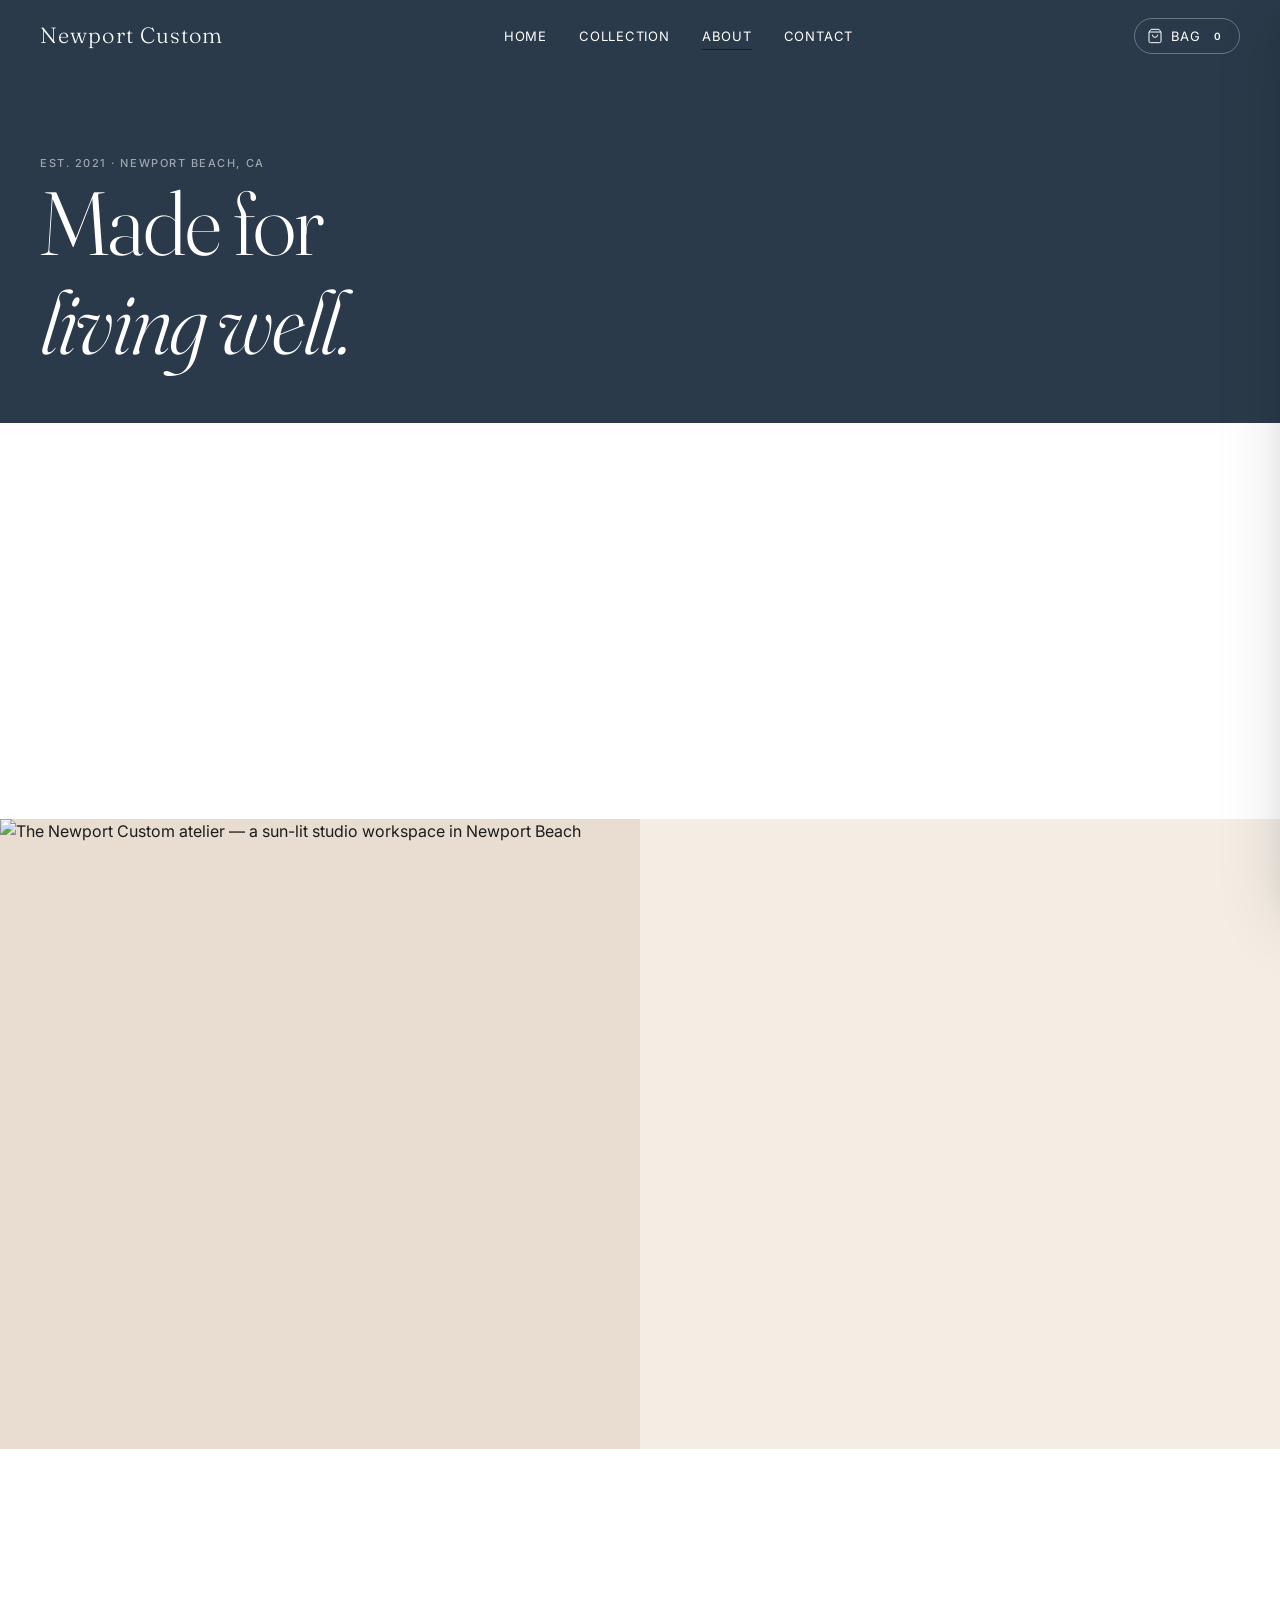
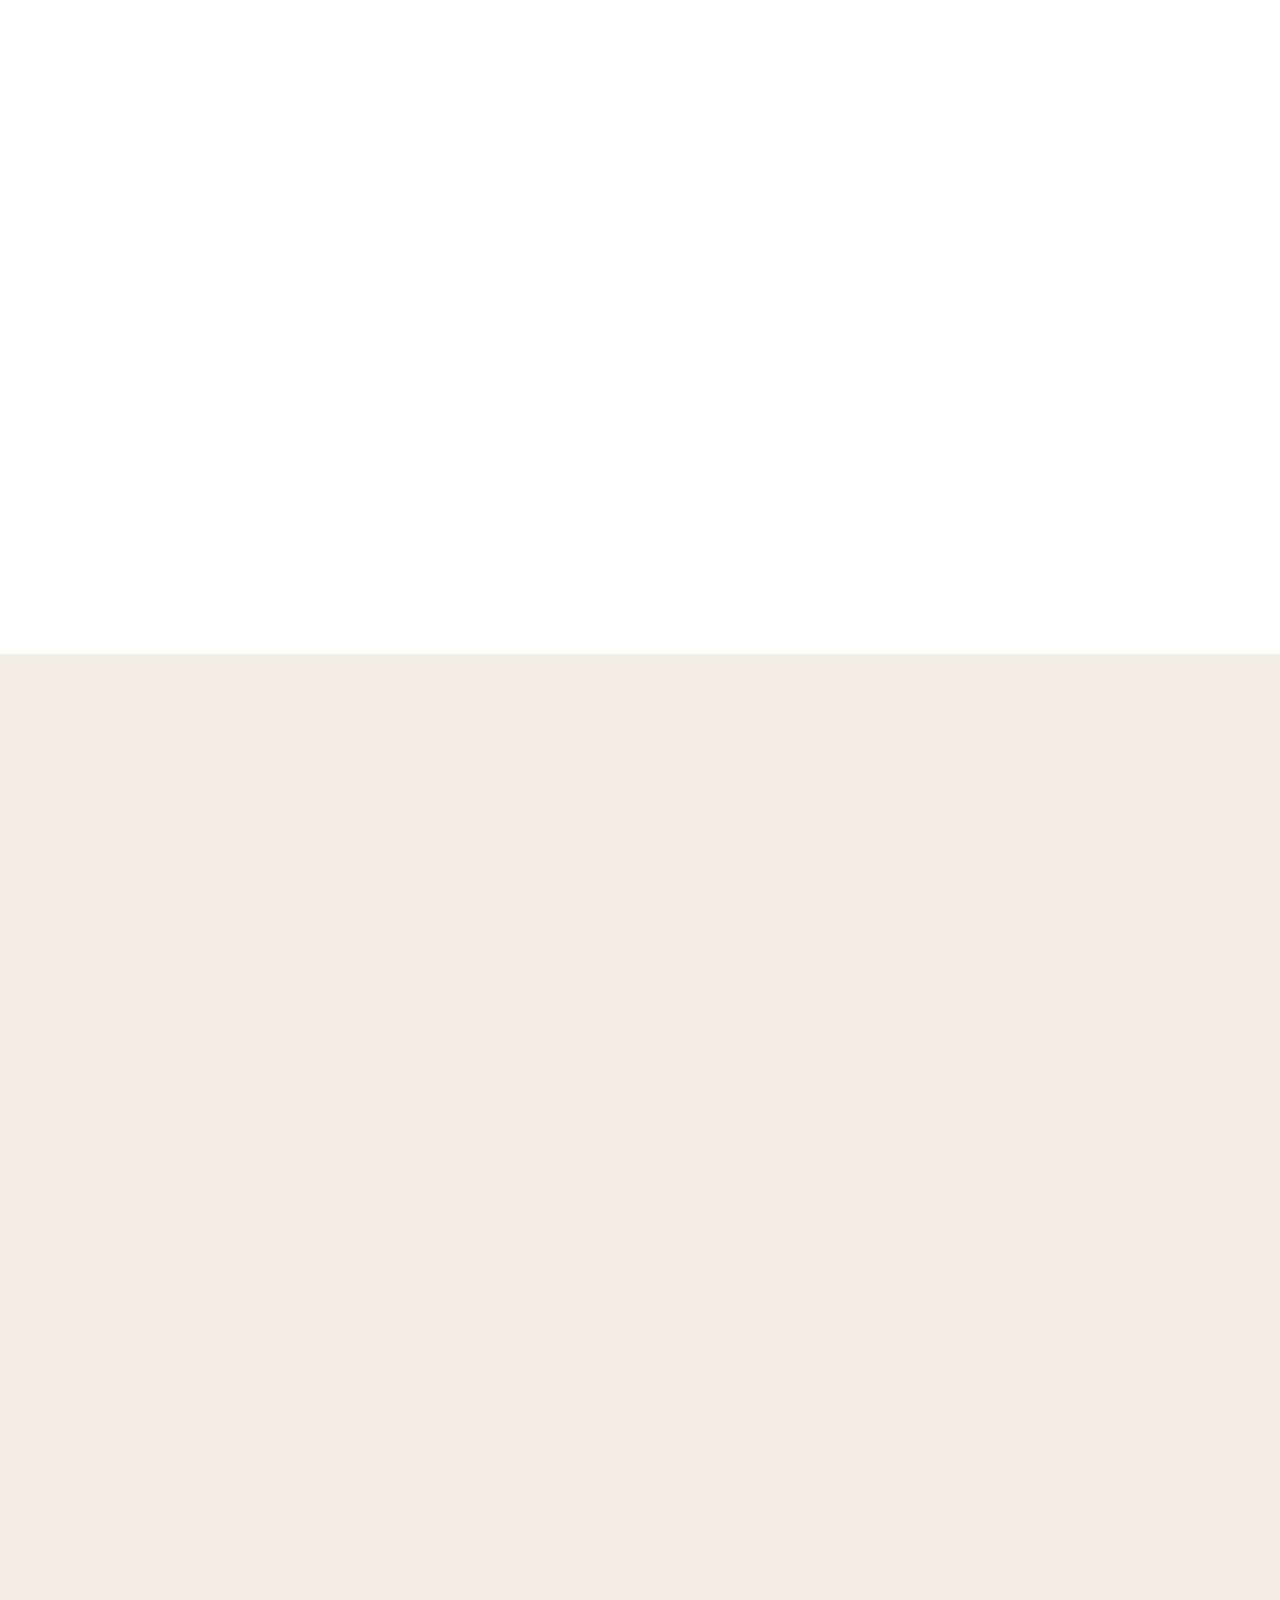
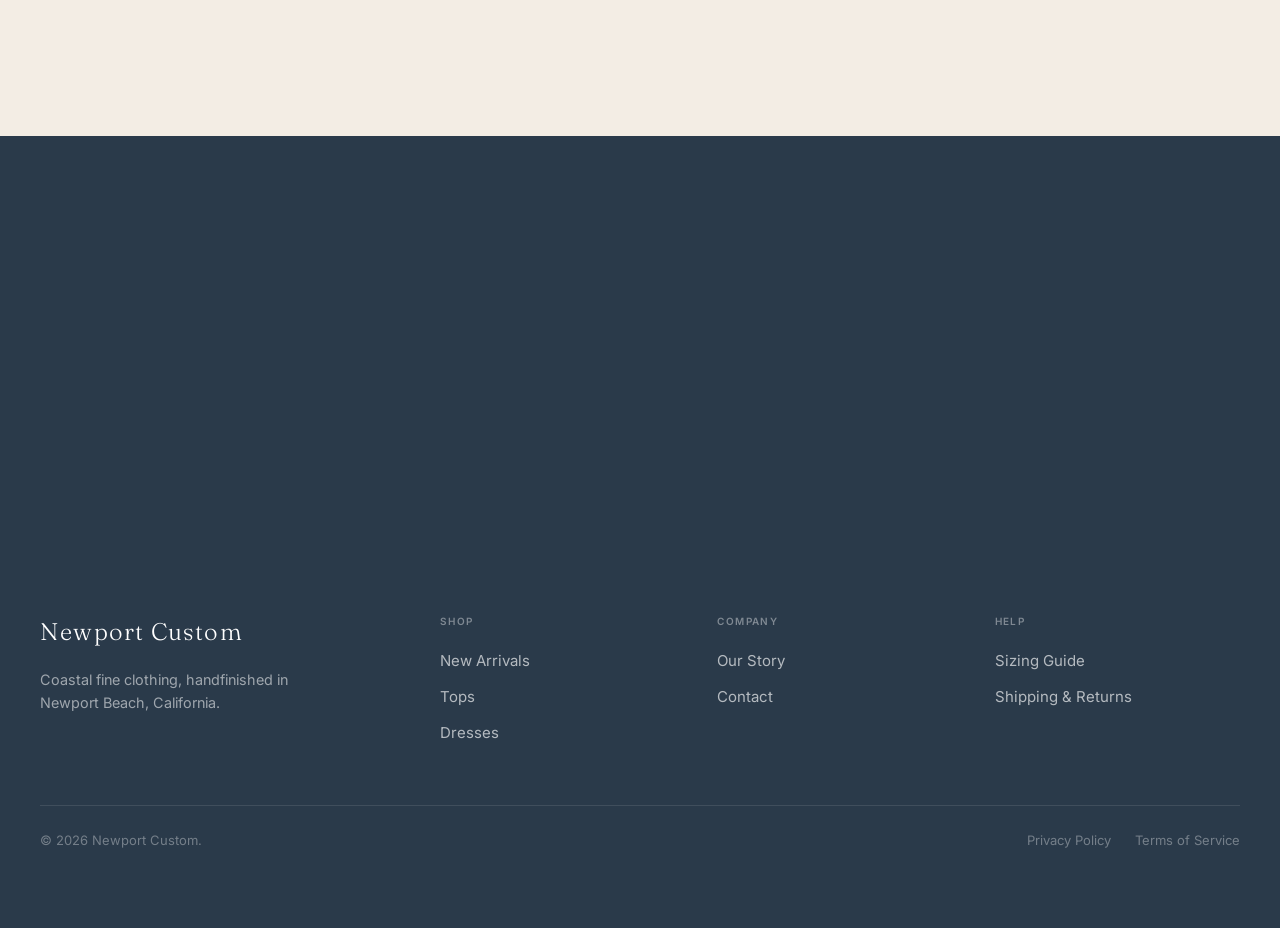
==== about.html @ 0f7af801 "Scaffold full Newport Custom fashion e-commerce site - index.html: Home page with hero (parallax bg)" ====
<!DOCTYPE html>
<html lang="en" class="lenis">
<head>
  <meta charset="UTF-8" />
  <meta name="viewport" content="width=device-width, initial-scale=1.0" />
  <title>Our Story — Newport Custom</title>
  <meta name="description" content="The Newport Custom story — how a love of coastal living became a clothing brand committed to natural fibres, transparent sourcing, and handcrafted quality." />

  <meta property="og:type"        content="website" />
  <meta property="og:title"       content="Our Story — Newport Custom" />
  <meta property="og:description" content="A clothing brand born from a love of the California coast and a commitment to quality that lasts." />
  <meta property="og:image"       content="/images/og-about.webp" />
  <meta property="og:url"         content="https://newportcustom.com/about.html" />
  <meta name="twitter:card"       content="summary_large_image" />

  <link rel="canonical" href="https://newportcustom.com/about.html" />
  <link rel="preconnect" href="https://fonts.googleapis.com" />
  <link rel="preconnect" href="https://fonts.gstatic.com" crossorigin />
  <link href="https://fonts.googleapis.com/css2?family=Fraunces:ital,opsz,wght@0,9..144,200;0,9..144,300;0,9..144,400;1,9..144,200;1,9..144,300&family=Inter:wght@300;400;500&display=swap" rel="stylesheet" />
  <link rel="stylesheet" href="css/styles.css" />
  <link rel="icon" href="images/favicon.svg" type="image/svg+xml" />

  <style>
    .about-hero {
      padding-top: calc(var(--nav-height) + clamp(3rem, 6vw, 5rem));
      padding-bottom: clamp(2rem, 4vw, 3.5rem);
      background: var(--c-navy);
      color: var(--c-white);
    }
    .about-hero .label { color: rgba(255,255,255,0.55); margin-bottom: var(--space-5); }
    .about-hero h1 { color: var(--c-white); font-size: clamp(3rem, 7vw, 6rem); }

    .about-lead {
      padding-block: clamp(4rem, 8vw, 7rem);
    }
    .about-lead p {
      font-family: var(--font-serif);
      font-size: clamp(1.25rem, 2.5vw, 2rem);
      font-weight: 300;
      line-height: 1.5;
      color: var(--c-text);
      max-width: 28ch;
    }

    .values-grid {
      display: grid;
      grid-template-columns: repeat(auto-fit, minmax(220px, 1fr));
      gap: var(--space-10) var(--space-8);
      padding-block: clamp(4rem, 8vw, 6rem);
    }
    .value-item h3 {
      font-size: 1.25rem;
      font-weight: 300;
      margin-bottom: var(--space-3);
    }
    .value-item p {
      font-size: 0.9375rem;
      line-height: 1.7;
    }
    .value-num {
      font-family: var(--font-serif);
      font-size: 3rem;
      font-weight: 200;
      color: var(--c-sand-dark);
      margin-bottom: var(--space-4);
      display: block;
    }

    .team-grid {
      display: grid;
      grid-template-columns: repeat(auto-fit, minmax(240px, 1fr));
      gap: var(--space-10);
      padding-block: clamp(3rem, 6vw, 5rem);
    }
    .team-member__img {
      aspect-ratio: 3/4;
      object-fit: cover;
      border-radius: 3px;
      background: var(--c-sand);
      margin-bottom: var(--space-4);
      width: 100%;
    }
    .team-member__name {
      font-family: var(--font-serif);
      font-size: 1.25rem;
      font-weight: 300;
      margin-bottom: var(--space-1);
    }
    .team-member__role {
      font-size: 0.8125rem;
      letter-spacing: 0.08em;
      text-transform: uppercase;
      color: var(--c-text-muted);
    }
  </style>
</head>
<body>

  <!-- NAVIGATION -->
  <header role="banner">
    <nav class="nav" id="nav" aria-label="Main navigation">
      <div class="container">
        <div class="nav__inner">
          <a href="index.html" class="nav__logo" style="color:var(--c-white)" aria-label="Newport Custom — Home">Newport Custom</a>
          <ul class="nav__links" role="list">
            <li><a href="index.html"    class="nav__link" style="color:var(--c-white)">Home</a></li>
            <li><a href="products.html" class="nav__link" style="color:var(--c-white)">Collection</a></li>
            <li><a href="about.html"    class="nav__link active" style="color:var(--c-white)" aria-current="page">About</a></li>
            <li><a href="contact.html"  class="nav__link" style="color:var(--c-white)">Contact</a></li>
          </ul>
          <div class="nav__actions">
            <button class="nav__cart-btn" id="cart-toggle" aria-label="Open cart, 0 items" aria-expanded="false" aria-controls="cart-drawer" style="color:var(--c-white);border-color:rgba(255,255,255,0.3)">
              <svg width="16" height="16" viewBox="0 0 24 24" fill="none" stroke="currentColor" stroke-width="1.5" aria-hidden="true">
                <path d="M6 2 3 6v14a2 2 0 0 0 2 2h14a2 2 0 0 0 2-2V6l-3-4z"/>
                <line x1="3" y1="6" x2="21" y2="6"/>
                <path d="M16 10a4 4 0 0 1-8 0"/>
              </svg>
              Bag
              <span class="nav__cart-count" id="cart-count" aria-live="polite">0</span>
            </button>
            <button class="nav__hamburger" id="hamburger" aria-label="Open menu" aria-expanded="false" aria-controls="mobile-nav">
              <span style="background:var(--c-white)"></span>
              <span style="background:var(--c-white)"></span>
              <span style="background:var(--c-white)"></span>
            </button>
          </div>
        </div>
      </div>
    </nav>
    <nav class="nav__mobile" id="mobile-nav" aria-label="Mobile navigation" aria-hidden="true">
      <a href="index.html"    class="nav__mobile-link">Home</a>
      <a href="products.html" class="nav__mobile-link">Collection</a>
      <a href="about.html"    class="nav__mobile-link">About</a>
      <a href="contact.html"  class="nav__mobile-link">Contact</a>
    </nav>
  </header>

  <main id="main-content">

    <!-- Hero -->
    <section class="about-hero" aria-label="About Newport Custom">
      <div class="container">
        <span class="label">Est. 2021 · Newport Beach, CA</span>
        <h1>Made for<br /><em>living well.</em></h1>
      </div>
    </section>

    <!-- Lead quote -->
    <section class="about-lead section--white" aria-label="Brand philosophy">
      <div class="container" data-reveal>
        <p>
          "We believe the best clothes are the ones you reach for every day —
          effortless in the morning, still beautiful at dusk."
        </p>
      </div>
    </section>

    <!-- Editorial split - Story -->
    <section class="editorial section--cream" aria-labelledby="brand-story-title">
      <div class="editorial__media">
        <img
          class="editorial__media-img"
          src="images/about-studio.webp"
          alt="The Newport Custom atelier — a sun-lit studio workspace in Newport Beach"
          loading="lazy"
        />
      </div>
      <div class="editorial__content" data-reveal>
        <span class="label">The Beginning</span>
        <h2 id="brand-story-title">Born from<br /><em>a morning walk.</em></h2>
        <p>
          Newport Custom started in 2021 with a simple frustration: why was it so
          hard to find clothes that felt as relaxed as a Saturday morning on the
          Balboa Peninsula, but looked polished enough for a client dinner?
        </p>
        <p>
          Founder Mara Ellison spent two years working with mills in Como, Brittany,
          and Osaka before producing the first twelve pieces. Everything sold out
          in three days.
        </p>
      </div>
    </section>

    <!-- Values -->
    <section class="section section--white" aria-labelledby="values-title" id="sustainability">
      <div class="container">
        <header class="section__header" data-reveal>
          <span class="label section__eyebrow">What we stand for</span>
          <h2 id="values-title">Our values</h2>
        </header>

        <div class="values-grid" data-reveal-stagger>
          <div class="value-item">
            <span class="value-num">01</span>
            <h3>Material honesty</h3>
            <p>Only natural fibres — linen, silk, cotton, and wool. Each fabric is traceable from mill to garment. We publish our supplier list annually.</p>
          </div>
          <div class="value-item">
            <span class="value-num">02</span>
            <h3>Slow production</h3>
            <p>We produce two collections per year, in limited quantities. No overstock, no clearance sales, no race to the bottom on price or quality.</p>
          </div>
          <div class="value-item">
            <span class="value-num">03</span>
            <h3>Local finishing</h3>
            <p>Every garment is hand-finished in our Newport Beach atelier — hand-stitched buttons, French seams on fine fabrics, quality checked by a person, not a machine.</p>
          </div>
          <div class="value-item">
            <span class="value-num">04</span>
            <h3>Longevity</h3>
            <p>We offer free repairs for the life of every garment. If a button falls off or a seam opens, bring it in. We'd rather fix it than have you replace it.</p>
          </div>
        </div>
      </div>
    </section>

    <!-- Team -->
    <section class="section section--cream" aria-labelledby="team-title">
      <div class="container">
        <header class="section__header section__header--centered" data-reveal>
          <span class="label section__eyebrow">The people</span>
          <h2 id="team-title">Behind the brand</h2>
        </header>

        <div class="team-grid">
          <div class="team-member" data-reveal>
            <img class="team-member__img" src="images/team-mara.webp" alt="Mara Ellison, founder of Newport Custom" loading="lazy" />
            <p class="team-member__name">Mara Ellison</p>
            <p class="team-member__role">Founder & Creative Director</p>
          </div>
          <div class="team-member" data-reveal>
            <img class="team-member__img" src="images/team-leo.webp" alt="Leo Vargas, head of production" loading="lazy" />
            <p class="team-member__name">Leo Vargas</p>
            <p class="team-member__role">Head of Production</p>
          </div>
          <div class="team-member" data-reveal>
            <img class="team-member__img" src="images/team-suki.webp" alt="Suki Tanaka, textile consultant" loading="lazy" />
            <p class="team-member__name">Suki Tanaka</p>
            <p class="team-member__role">Textile Consultant</p>
          </div>
        </div>
      </div>
    </section>

    <!-- CTA -->
    <section class="section section--navy" aria-label="Shop prompt" style="text-align:center;">
      <div class="container" data-reveal>
        <span class="label" style="color:rgba(255,255,255,0.5);margin-bottom:var(--space-5);display:block">Ready to shop?</span>
        <h2 style="color:var(--c-white);margin-bottom:var(--space-8);">Explore the SS 2026 collection</h2>
        <a href="products.html" class="btn btn--primary">Shop Now</a>
      </div>
    </section>

  </main>

  <!-- FOOTER -->
  <footer class="footer" role="contentinfo">
    <div class="container">
      <div class="footer__inner">
        <div>
          <p class="footer__brand-name">Newport Custom</p>
          <p class="footer__brand-desc">Coastal fine clothing, handfinished in Newport Beach, California.</p>
        </div>
        <nav aria-label="Shop links">
          <p class="footer__col-title">Shop</p>
          <a href="products.html" class="footer__link">New Arrivals</a>
          <a href="products.html?category=tops" class="footer__link">Tops</a>
          <a href="products.html?category=dresses" class="footer__link">Dresses</a>
        </nav>
        <nav aria-label="Company links">
          <p class="footer__col-title">Company</p>
          <a href="about.html" class="footer__link">Our Story</a>
          <a href="contact.html" class="footer__link">Contact</a>
        </nav>
        <nav aria-label="Help links">
          <p class="footer__col-title">Help</p>
          <a href="#" class="footer__link">Sizing Guide</a>
          <a href="#" class="footer__link">Shipping & Returns</a>
        </nav>
      </div>
      <div class="footer__bottom">
        <p class="footer__copy">&copy; 2026 Newport Custom.</p>
        <nav class="footer__legal" aria-label="Legal links">
          <a href="#">Privacy Policy</a>
          <a href="#">Terms of Service</a>
        </nav>
      </div>
    </div>
  </footer>

  <!-- CART DRAWER -->
  <div class="cart-overlay" id="cart-overlay" aria-hidden="true"></div>
  <aside class="cart-drawer" id="cart-drawer" role="dialog" aria-modal="true" aria-label="Shopping cart" aria-hidden="true">
    <div class="cart-drawer__header">
      <h2 class="cart-drawer__title">Your Bag</h2>
      <button class="cart-drawer__close" id="cart-close" aria-label="Close cart">
        <svg width="18" height="18" viewBox="0 0 24 24" fill="none" stroke="currentColor" stroke-width="1.5" aria-hidden="true">
          <line x1="18" y1="6" x2="6" y2="18"/><line x1="6" y1="6" x2="18" y2="18"/>
        </svg>
      </button>
    </div>
    <div class="cart-drawer__body" id="cart-body"></div>
    <div class="cart-drawer__footer" id="cart-footer" style="display:none;">
      <div class="cart-subtotal">
        <span class="cart-subtotal__label">Subtotal</span>
        <span class="cart-subtotal__value" id="cart-subtotal">$0</span>
      </div>
      <button class="btn btn--dark cart-checkout-btn" id="checkout-btn">Checkout <svg width="14" height="14" viewBox="0 0 24 24" fill="none" stroke="currentColor" stroke-width="2" aria-hidden="true"><path d="M5 12h14M12 5l7 7-7 7"/></svg></button>
      <p class="cart-note">Free shipping on orders over $200 · Secure checkout via Stripe</p>
    </div>
  </aside>

  <script src="https://cdn.jsdelivr.net/npm/@studio-freight/lenis@1.0.42/dist/lenis.min.js"></script>
  <script src="https://cdn.jsdelivr.net/npm/gsap@3.12.5/dist/gsap.min.js"></script>
  <script src="https://cdn.jsdelivr.net/npm/gsap@3.12.5/dist/ScrollTrigger.min.js"></script>
  <script src="js/cart.js"            defer></script>
  <script src="js/stripe-checkout.js" defer></script>
  <script src="js/animations.js"      defer></script>
  <script src="js/main.js"            defer></script>
</body>
</html>
---- css/styles.css ----
/* =============================================================================
   NEWPORT CUSTOM — Main Stylesheet
   Design: Coastal minimal, editorial, light & airy
   Architecture: CSS custom properties → base → layout → components → pages → utilities
   ============================================================================= */

/* ── 1. CUSTOM PROPERTIES ─────────────────────────────────────────────────── */
:root {
  /* Color palette */
  --c-white:       #FFFFFF;
  --c-off-white:   #F9F7F3;
  --c-cream:       #F3EDE4;
  --c-sand:        #E8DDD0;
  --c-sand-dark:   #D4C8B8;
  --c-seafoam:     #D6EAE2;
  --c-sky:         #D2E5F0;
  --c-navy:        #2A3A4A;
  --c-navy-light:  #3D5166;
  --c-text:        #1C1C1C;
  --c-text-muted:  #6A6A6A;
  --c-border:      #E2DAD0;

  /* Typography */
  --font-serif:    'Fraunces', Georgia, serif;
  --font-sans:     'Inter', system-ui, -apple-system, sans-serif;

  /* Spacing scale (rem) */
  --space-1:   0.25rem;
  --space-2:   0.5rem;
  --space-3:   0.75rem;
  --space-4:   1rem;
  --space-5:   1.25rem;
  --space-6:   1.5rem;
  --space-8:   2rem;
  --space-10:  2.5rem;
  --space-12:  3rem;
  --space-16:  4rem;
  --space-20:  5rem;
  --space-24:  6rem;
  --space-32:  8rem;

  /* Layout */
  --max-width: 1320px;
  --gutter:    clamp(1.25rem, 4vw, 2.5rem);

  /* Animation */
  --ease-out-expo: cubic-bezier(0.16, 1, 0.3, 1);
  --ease-in-out:   cubic-bezier(0.4, 0, 0.2, 1);
  --dur-fast:   180ms;
  --dur-base:   320ms;
  --dur-slow:   500ms;

  /* Nav */
  --nav-height: 72px;

  /* Shadows */
  --shadow-sm:  0 1px 3px rgba(0,0,0,0.06), 0 1px 2px rgba(0,0,0,0.04);
  --shadow-md:  0 4px 16px rgba(0,0,0,0.08), 0 2px 6px rgba(0,0,0,0.04);
  --shadow-lg:  0 12px 40px rgba(0,0,0,0.10), 0 4px 12px rgba(0,0,0,0.05);
  --shadow-xl:  0 24px 64px rgba(0,0,0,0.12), 0 8px 24px rgba(0,0,0,0.06);
}

/* ── 2. RESET & BASE ──────────────────────────────────────────────────────── */
*, *::before, *::after {
  box-sizing: border-box;
  margin: 0;
  padding: 0;
}

html {
  font-size: 16px;
  scroll-behavior: smooth;
  /* Lenis overrides this; kept as fallback */
  -webkit-text-size-adjust: 100%;
}

body {
  font-family: var(--font-sans);
  font-size: 1rem;
  line-height: 1.6;
  color: var(--c-text);
  background-color: var(--c-off-white);
  overflow-x: hidden;
  -webkit-font-smoothing: antialiased;
  -moz-osx-font-smoothing: grayscale;
}

/* Smooth scrolling via Lenis — applied to html */
html.lenis {
  height: auto;
}
.lenis.lenis-smooth {
  scroll-behavior: auto !important;
}
.lenis.lenis-smooth [data-lenis-prevent] {
  overscroll-behavior: contain;
}

img, video {
  display: block;
  max-width: 100%;
  height: auto;
}

a {
  color: inherit;
  text-decoration: none;
}

button {
  font-family: inherit;
  cursor: pointer;
  border: none;
  background: none;
  padding: 0;
}

ul, ol {
  list-style: none;
}

/* ── 3. TYPOGRAPHY ────────────────────────────────────────────────────────── */
h1, h2, h3, h4, h5, h6 {
  font-family: var(--font-serif);
  font-weight: 300;
  line-height: 1.1;
  letter-spacing: -0.02em;
  color: var(--c-text);
}

h1 { font-size: clamp(3rem, 7vw, 6.5rem); }
h2 { font-size: clamp(2rem, 4vw, 3.5rem); }
h3 { font-size: clamp(1.5rem, 2.5vw, 2.25rem); }
h4 { font-size: clamp(1.1rem, 1.8vw, 1.5rem); }

p {
  max-width: 65ch;
  color: var(--c-text-muted);
}

.label {
  font-family: var(--font-sans);
  font-size: 0.6875rem;
  font-weight: 500;
  letter-spacing: 0.14em;
  text-transform: uppercase;
  color: var(--c-text-muted);
}

/* ── 4. LAYOUT UTILITIES ──────────────────────────────────────────────────── */
.container {
  width: 100%;
  max-width: var(--max-width);
  margin-inline: auto;
  padding-inline: var(--gutter);
}

.grid-2 {
  display: grid;
  grid-template-columns: repeat(2, 1fr);
  gap: var(--space-8);
}
.grid-3 {
  display: grid;
  grid-template-columns: repeat(3, 1fr);
  gap: var(--space-8);
}
.grid-4 {
  display: grid;
  grid-template-columns: repeat(4, 1fr);
  gap: var(--space-6);
}

@media (max-width: 900px) {
  .grid-4 { grid-template-columns: repeat(2, 1fr); }
  .grid-3 { grid-template-columns: repeat(2, 1fr); }
}
@media (max-width: 600px) {
  .grid-4, .grid-3, .grid-2 { grid-template-columns: 1fr; }
}

/* ── 5. NAVIGATION ────────────────────────────────────────────────────────── */
.nav {
  position: fixed;
  top: 0;
  left: 0;
  right: 0;
  z-index: 100;
  height: var(--nav-height);
  display: flex;
  align-items: center;
  transition: background-color var(--dur-base) var(--ease-in-out),
              box-shadow var(--dur-base) var(--ease-in-out);
}

.nav.nav--scrolled {
  background-color: rgba(249, 247, 243, 0.92);
  backdrop-filter: blur(12px);
  -webkit-backdrop-filter: blur(12px);
  box-shadow: 0 1px 0 var(--c-border);
}

.nav__inner {
  display: flex;
  align-items: center;
  justify-content: space-between;
  width: 100%;
}

.nav__logo {
  font-family: var(--font-serif);
  font-size: 1.375rem;
  font-weight: 300;
  letter-spacing: 0.05em;
  color: var(--c-text);
  transition: opacity var(--dur-fast) ease;
}
.nav__logo:hover { opacity: 0.65; }

.nav__links {
  display: flex;
  align-items: center;
  gap: var(--space-8);
}

.nav__link {
  font-size: 0.8125rem;
  font-weight: 400;
  letter-spacing: 0.06em;
  text-transform: uppercase;
  color: var(--c-text);
  position: relative;
  padding-block: var(--space-1);
  transition: opacity var(--dur-fast) ease;
}

.nav__link::after {
  content: '';
  position: absolute;
  bottom: -2px;
  left: 0;
  width: 100%;
  height: 1px;
  background: var(--c-text);
  transform: scaleX(0);
  transform-origin: right;
  transition: transform var(--dur-base) var(--ease-out-expo);
}

.nav__link:hover::after,
.nav__link.active::after {
  transform: scaleX(1);
  transform-origin: left;
}

.nav__actions {
  display: flex;
  align-items: center;
  gap: var(--space-4);
}

.nav__cart-btn {
  position: relative;
  display: flex;
  align-items: center;
  gap: var(--space-2);
  font-size: 0.8125rem;
  font-weight: 400;
  letter-spacing: 0.06em;
  text-transform: uppercase;
  color: var(--c-text);
  padding: var(--space-2) var(--space-3);
  border: 1px solid var(--c-border);
  border-radius: 100px;
  background: transparent;
  transition: background-color var(--dur-fast) ease,
              border-color var(--dur-fast) ease;
}
.nav__cart-btn:hover {
  background-color: var(--c-sand);
  border-color: var(--c-sand-dark);
}

.nav__cart-count {
  display: inline-flex;
  align-items: center;
  justify-content: center;
  width: 18px;
  height: 18px;
  background: var(--c-navy);
  color: var(--c-white);
  font-size: 0.625rem;
  font-weight: 600;
  border-radius: 50%;
  line-height: 1;
  transition: transform var(--dur-fast) var(--ease-out-expo);
}
.nav__cart-count.bump {
  transform: scale(1.4);
}

/* Mobile hamburger */
.nav__hamburger {
  display: none;
  flex-direction: column;
  gap: 5px;
  padding: var(--space-2);
  cursor: pointer;
}
.nav__hamburger span {
  display: block;
  width: 22px;
  height: 1.5px;
  background: var(--c-text);
  transition: transform var(--dur-base) var(--ease-out-expo),
              opacity var(--dur-fast) ease;
}

/* Mobile nav */
.nav__mobile {
  display: none;
  position: fixed;
  inset: 0;
  z-index: 99;
  background: var(--c-off-white);
  flex-direction: column;
  align-items: center;
  justify-content: center;
  gap: var(--space-8);
  opacity: 0;
  pointer-events: none;
  transition: opacity var(--dur-slow) var(--ease-out-expo);
}
.nav__mobile.open {
  opacity: 1;
  pointer-events: all;
}
.nav__mobile-link {
  font-family: var(--font-serif);
  font-size: clamp(2rem, 6vw, 3.5rem);
  font-weight: 300;
  color: var(--c-text);
  transition: opacity var(--dur-fast) ease;
}
.nav__mobile-link:hover { opacity: 0.5; }

@media (max-width: 768px) {
  .nav__links { display: none; }
  .nav__hamburger { display: flex; }
  .nav__mobile { display: flex; }
}

/* ── 6. HERO SECTION ──────────────────────────────────────────────────────── */
.hero {
  position: relative;
  height: 100svh;
  min-height: 600px;
  display: flex;
  align-items: flex-end;
  overflow: hidden;
  background-color: var(--c-cream);
}

.hero__bg {
  position: absolute;
  inset: -20%;  /* extra space for parallax travel */
  top: -20%;
  bottom: -20%;
  z-index: 0;
}

.hero__bg-img {
  width: 100%;
  height: 100%;
  object-fit: cover;
  object-position: center 30%;
  will-change: transform;
}

/* Subtle gradient overlay for text legibility */
.hero__overlay {
  position: absolute;
  inset: 0;
  z-index: 1;
  background: linear-gradient(
    to top,
    rgba(28, 28, 28, 0.52) 0%,
    rgba(28, 28, 28, 0.15) 40%,
    transparent 70%
  );
}

.hero__content {
  position: relative;
  z-index: 2;
  width: 100%;
  padding-bottom: clamp(3rem, 8vh, 5rem);
}

.hero__label {
  color: rgba(255,255,255,0.75);
  margin-bottom: var(--space-4);
  will-change: transform;
}

.hero__title {
  color: var(--c-white);
  font-size: clamp(3.5rem, 9vw, 8rem);
  font-weight: 200;
  max-width: 14ch;
  margin-bottom: var(--space-6);
  will-change: transform;
}

.hero__sub {
  color: rgba(255,255,255,0.80);
  font-size: clamp(0.9375rem, 1.5vw, 1.125rem);
  max-width: 44ch;
  line-height: 1.65;
  margin-bottom: var(--space-10);
  will-change: transform;
}

.hero__cta {
  display: inline-flex;
  gap: var(--space-4);
  align-items: center;
  flex-wrap: wrap;
  will-change: transform;
}

/* Scroll indicator */
.hero__scroll {
  position: absolute;
  bottom: var(--space-8);
  right: var(--gutter);
  z-index: 2;
  display: flex;
  flex-direction: column;
  align-items: center;
  gap: var(--space-2);
  color: rgba(255,255,255,0.65);
  font-size: 0.625rem;
  font-weight: 500;
  letter-spacing: 0.14em;
  text-transform: uppercase;
  writing-mode: vertical-rl;
  animation: scrollBob 2.4s ease-in-out infinite;
}
.hero__scroll::after {
  content: '';
  display: block;
  width: 1px;
  height: 48px;
  background: linear-gradient(to bottom, rgba(255,255,255,0.6), transparent);
}

@keyframes scrollBob {
  0%, 100% { transform: translateY(0); }
  50%       { transform: translateY(8px); }
}

/* ── 7. BUTTONS ───────────────────────────────────────────────────────────── */
.btn {
  display: inline-flex;
  align-items: center;
  justify-content: center;
  gap: var(--space-2);
  padding: 0.875rem 2rem;
  font-family: var(--font-sans);
  font-size: 0.8125rem;
  font-weight: 500;
  letter-spacing: 0.08em;
  text-transform: uppercase;
  border-radius: 2px;
  transition: background-color var(--dur-fast) ease,
              color var(--dur-fast) ease,
              border-color var(--dur-fast) ease,
              box-shadow var(--dur-base) ease,
              transform var(--dur-fast) ease;
  will-change: transform;
  white-space: nowrap;
}

.btn:focus-visible {
  outline: 2px solid var(--c-navy);
  outline-offset: 3px;
}

.btn:active {
  transform: translateY(1px);
}

/* Solid primary */
.btn--primary {
  background: var(--c-white);
  color: var(--c-text);
  border: 1px solid transparent;
}
.btn--primary:hover {
  background: var(--c-off-white);
  box-shadow: var(--shadow-md);
}

/* Outlined on dark bg */
.btn--outline-light {
  background: transparent;
  color: var(--c-white);
  border: 1px solid rgba(255,255,255,0.55);
}
.btn--outline-light:hover {
  background: rgba(255,255,255,0.12);
  border-color: rgba(255,255,255,0.85);
}

/* Outlined on light bg */
.btn--outline {
  background: transparent;
  color: var(--c-text);
  border: 1px solid var(--c-border);
}
.btn--outline:hover {
  background: var(--c-sand);
  border-color: var(--c-sand-dark);
}

/* Dark / filled navy */
.btn--dark {
  background: var(--c-navy);
  color: var(--c-white);
  border: 1px solid var(--c-navy);
}
.btn--dark:hover {
  background: var(--c-navy-light);
  border-color: var(--c-navy-light);
  box-shadow: var(--shadow-md);
}

/* ── 8. SECTION SHELLS ────────────────────────────────────────────────────── */
.section {
  padding-block: clamp(4rem, 10vw, 7rem);
}

.section--cream { background: var(--c-cream); }
.section--white { background: var(--c-white); }
.section--sand  { background: var(--c-sand); }
.section--navy  { background: var(--c-navy); }

.section__header {
  margin-bottom: var(--space-12);
}

.section__header--centered {
  text-align: center;
  display: flex;
  flex-direction: column;
  align-items: center;
}

.section__eyebrow {
  display: block;
  margin-bottom: var(--space-3);
}

.section__title {
  margin-bottom: var(--space-4);
}

.section__lead {
  font-size: 1.0625rem;
  max-width: 55ch;
  text-align: center;
}

/* ── 9. PRODUCT CARDS ─────────────────────────────────────────────────────── */
.products-grid {
  display: grid;
  grid-template-columns: repeat(auto-fill, minmax(280px, 1fr));
  gap: var(--space-8) var(--space-6);
}

.product-card {
  display: flex;
  flex-direction: column;
  cursor: pointer;
}

.product-card__img-wrap {
  position: relative;
  overflow: hidden;
  border-radius: 3px;
  background: var(--c-sand);
  aspect-ratio: 3/4;
  margin-bottom: var(--space-4);
  box-shadow: var(--shadow-sm);
  transition: box-shadow var(--dur-slow) ease;
}

.product-card:hover .product-card__img-wrap {
  box-shadow: var(--shadow-lg);
}

.product-card__img {
  width: 100%;
  height: 100%;
  object-fit: cover;
  transition: transform var(--dur-slow) var(--ease-out-expo),
              opacity var(--dur-slow) ease;
  will-change: transform;
}

.product-card__img--alt {
  position: absolute;
  inset: 0;
  opacity: 0;
  transition: opacity var(--dur-slow) ease;
}

.product-card:hover .product-card__img--primary {
  transform: scale(1.03);
  opacity: 0; /* fades to alt */
}
.product-card:hover .product-card__img--alt {
  opacity: 1;
}

/* Quick-add button that appears on hover */
.product-card__quick-add {
  position: absolute;
  bottom: var(--space-4);
  left: var(--space-4);
  right: var(--space-4);
  padding: 0.75rem 1rem;
  background: rgba(249, 247, 243, 0.92);
  backdrop-filter: blur(8px);
  -webkit-backdrop-filter: blur(8px);
  color: var(--c-text);
  font-size: 0.75rem;
  font-weight: 500;
  letter-spacing: 0.1em;
  text-transform: uppercase;
  border-radius: 2px;
  text-align: center;
  opacity: 0;
  transform: translate3d(0, 8px, 0);
  transition: opacity var(--dur-base) ease,
              transform var(--dur-base) var(--ease-out-expo);
}
.product-card:hover .product-card__quick-add {
  opacity: 1;
  transform: translate3d(0, 0, 0);
}

.product-card__body {
  flex: 1;
  display: flex;
  flex-direction: column;
}

.product-card__category {
  font-size: 0.625rem;
  font-weight: 500;
  letter-spacing: 0.14em;
  text-transform: uppercase;
  color: var(--c-text-muted);
  margin-bottom: var(--space-1);
}

.product-card__name {
  font-family: var(--font-serif);
  font-size: 1.1875rem;
  font-weight: 300;
  letter-spacing: -0.01em;
  color: var(--c-text);
  margin-bottom: var(--space-1);
  line-height: 1.25;
}

.product-card__price {
  font-size: 0.9375rem;
  color: var(--c-text-muted);
  margin-top: auto;
  padding-top: var(--space-2);
}

/* ── 10. EDITORIAL / SPLIT SECTION ────────────────────────────────────────── */
.editorial {
  display: grid;
  grid-template-columns: 1fr 1fr;
  min-height: 70vh;
  overflow: hidden;
}

.editorial--reverse { direction: rtl; }
.editorial--reverse > * { direction: ltr; }

.editorial__media {
  position: relative;
  overflow: hidden;
  background: var(--c-sand);
}

.editorial__media-img {
  width: 100%;
  height: 100%;
  object-fit: cover;
  will-change: transform;
}

.editorial__content {
  display: flex;
  flex-direction: column;
  justify-content: center;
  padding: clamp(2.5rem, 6vw, 5rem);
}

.editorial__content .label {
  margin-bottom: var(--space-5);
}

.editorial__content h2 {
  margin-bottom: var(--space-6);
}

.editorial__content p {
  margin-bottom: var(--space-8);
  font-size: 1.0625rem;
  line-height: 1.7;
}

@media (max-width: 768px) {
  .editorial {
    grid-template-columns: 1fr;
  }
  .editorial__media {
    aspect-ratio: 4/3;
  }
  .editorial--reverse { direction: ltr; }
}

/* ── 11. MARQUEE / TICKER ─────────────────────────────────────────────────── */
.marquee {
  overflow: hidden;
  padding-block: var(--space-5);
  border-top: 1px solid var(--c-border);
  border-bottom: 1px solid var(--c-border);
  background: var(--c-white);
}

.marquee__track {
  display: flex;
  gap: var(--space-12);
  white-space: nowrap;
  animation: marqueeScroll 28s linear infinite;
  width: max-content;
}

.marquee:hover .marquee__track {
  animation-play-state: paused;
}

.marquee__item {
  font-family: var(--font-serif);
  font-size: clamp(1.125rem, 2vw, 1.5rem);
  font-weight: 300;
  color: var(--c-text-muted);
  flex-shrink: 0;
}

.marquee__dot {
  font-size: 0.5rem;
  vertical-align: middle;
  color: var(--c-sand-dark);
}

@keyframes marqueeScroll {
  0%   { transform: translate3d(0, 0, 0); }
  100% { transform: translate3d(-50%, 0, 0); }
}

/* ── 12. NEWSLETTER ───────────────────────────────────────────────────────── */
.newsletter {
  text-align: center;
  padding-block: clamp(4rem, 8vw, 6rem);
}

.newsletter h2 {
  margin-bottom: var(--space-4);
}

.newsletter p {
  margin-inline: auto;
  margin-bottom: var(--space-8);
}

.newsletter__form {
  display: flex;
  max-width: 480px;
  margin-inline: auto;
  gap: var(--space-2);
}

.newsletter__input {
  flex: 1;
  padding: 0.875rem 1.25rem;
  font-family: var(--font-sans);
  font-size: 0.9375rem;
  color: var(--c-text);
  background: var(--c-white);
  border: 1px solid var(--c-border);
  border-radius: 2px;
  outline: none;
  transition: border-color var(--dur-fast) ease;
}
.newsletter__input::placeholder { color: var(--c-text-muted); }
.newsletter__input:focus { border-color: var(--c-navy); }

@media (max-width: 480px) {
  .newsletter__form {
    flex-direction: column;
  }
}

/* ── 13. FOOTER ───────────────────────────────────────────────────────────── */
.footer {
  background: var(--c-navy);
  color: rgba(255,255,255,0.75);
  padding-block: clamp(3rem, 6vw, 5rem);
}

.footer__inner {
  display: grid;
  grid-template-columns: 1.5fr 1fr 1fr 1fr;
  gap: var(--space-8);
  margin-bottom: var(--space-12);
}

.footer__brand-name {
  font-family: var(--font-serif);
  font-size: 1.5rem;
  font-weight: 300;
  color: var(--c-white);
  letter-spacing: 0.05em;
  margin-bottom: var(--space-4);
}

.footer__brand-desc {
  font-size: 0.9rem;
  line-height: 1.65;
  max-width: 28ch;
  color: rgba(255,255,255,0.55);
}

.footer__col-title {
  font-family: var(--font-sans);
  font-size: 0.625rem;
  font-weight: 600;
  letter-spacing: 0.14em;
  text-transform: uppercase;
  color: rgba(255,255,255,0.4);
  margin-bottom: var(--space-5);
}

.footer__link {
  display: block;
  font-size: 0.9375rem;
  color: rgba(255,255,255,0.65);
  margin-bottom: var(--space-3);
  transition: color var(--dur-fast) ease;
}
.footer__link:hover { color: var(--c-white); }

.footer__bottom {
  border-top: 1px solid rgba(255,255,255,0.1);
  padding-top: var(--space-6);
  display: flex;
  align-items: center;
  justify-content: space-between;
  flex-wrap: wrap;
  gap: var(--space-4);
}

.footer__copy {
  font-size: 0.8125rem;
  color: rgba(255,255,255,0.35);
}

.footer__legal {
  display: flex;
  gap: var(--space-6);
}

.footer__legal a {
  font-size: 0.8125rem;
  color: rgba(255,255,255,0.35);
  transition: color var(--dur-fast) ease;
}
.footer__legal a:hover { color: rgba(255,255,255,0.7); }

@media (max-width: 900px) {
  .footer__inner {
    grid-template-columns: 1fr 1fr;
  }
}
@media (max-width: 520px) {
  .footer__inner {
    grid-template-columns: 1fr;
  }
}

/* ── 14. CART DRAWER ──────────────────────────────────────────────────────── */
.cart-overlay {
  position: fixed;
  inset: 0;
  z-index: 200;
  background: rgba(28, 28, 28, 0);
  pointer-events: none;
  transition: background-color var(--dur-slow) ease;
}

.cart-overlay.open {
  background: rgba(28, 28, 28, 0.45);
  pointer-events: all;
}

.cart-drawer {
  position: fixed;
  top: 0;
  right: 0;
  bottom: 0;
  z-index: 201;
  width: min(460px, 100vw);
  background: var(--c-off-white);
  display: flex;
  flex-direction: column;
  box-shadow: var(--shadow-xl);
  transform: translate3d(100%, 0, 0);
  transition: transform var(--dur-slow) var(--ease-out-expo);
}

.cart-drawer.open {
  transform: translate3d(0, 0, 0);
}

.cart-drawer__header {
  display: flex;
  align-items: center;
  justify-content: space-between;
  padding: var(--space-6) var(--space-8);
  border-bottom: 1px solid var(--c-border);
}

.cart-drawer__title {
  font-family: var(--font-serif);
  font-size: 1.375rem;
  font-weight: 300;
}

.cart-drawer__close {
  display: flex;
  align-items: center;
  justify-content: center;
  width: 36px;
  height: 36px;
  border-radius: 50%;
  color: var(--c-text);
  font-size: 1.25rem;
  transition: background-color var(--dur-fast) ease;
}
.cart-drawer__close:hover {
  background: var(--c-sand);
}

.cart-drawer__body {
  flex: 1;
  overflow-y: auto;
  padding: var(--space-6) var(--space-8);
  overscroll-behavior: contain;
}

.cart-empty {
  display: flex;
  flex-direction: column;
  align-items: center;
  justify-content: center;
  gap: var(--space-4);
  height: 100%;
  text-align: center;
  color: var(--c-text-muted);
}

.cart-empty p {
  font-size: 0.9375rem;
  text-align: center;
}

.cart-item {
  display: grid;
  grid-template-columns: 80px 1fr auto;
  gap: var(--space-4);
  align-items: start;
  padding-block: var(--space-6);
  border-bottom: 1px solid var(--c-border);
}

.cart-item__img {
  width: 80px;
  height: 100px;
  object-fit: cover;
  border-radius: 2px;
  background: var(--c-sand);
}

.cart-item__info {
  flex: 1;
}

.cart-item__name {
  font-family: var(--font-serif);
  font-size: 1rem;
  font-weight: 300;
  margin-bottom: var(--space-1);
}

.cart-item__size {
  font-size: 0.8125rem;
  color: var(--c-text-muted);
  margin-bottom: var(--space-3);
}

.cart-item__qty {
  display: flex;
  align-items: center;
  gap: var(--space-3);
}

.cart-item__qty-btn {
  width: 26px;
  height: 26px;
  border: 1px solid var(--c-border);
  border-radius: 50%;
  display: flex;
  align-items: center;
  justify-content: center;
  font-size: 0.875rem;
  color: var(--c-text);
  transition: background-color var(--dur-fast) ease;
}
.cart-item__qty-btn:hover { background: var(--c-sand); }

.cart-item__qty-val {
  font-size: 0.9375rem;
  min-width: 1.5ch;
  text-align: center;
}

.cart-item__price {
  font-size: 0.9375rem;
  color: var(--c-text);
  white-space: nowrap;
}

.cart-item__remove {
  font-size: 0.75rem;
  letter-spacing: 0.05em;
  text-transform: uppercase;
  color: var(--c-text-muted);
  margin-top: var(--space-2);
  display: block;
  transition: color var(--dur-fast) ease;
}
.cart-item__remove:hover { color: var(--c-text); }

.cart-drawer__footer {
  padding: var(--space-6) var(--space-8);
  border-top: 1px solid var(--c-border);
}

.cart-subtotal {
  display: flex;
  justify-content: space-between;
  align-items: center;
  margin-bottom: var(--space-5);
  font-size: 0.9375rem;
}

.cart-subtotal__label { color: var(--c-text-muted); }
.cart-subtotal__value {
  font-family: var(--font-serif);
  font-size: 1.25rem;
  font-weight: 300;
}

.cart-checkout-btn {
  width: 100%;
  padding: 1rem;
  justify-content: center;
  font-size: 0.875rem;
  margin-bottom: var(--space-3);
}

.cart-note {
  font-size: 0.75rem;
  color: var(--c-text-muted);
  text-align: center;
  line-height: 1.5;
}

/* ── 15. SIZE SELECTOR (Product detail / Quick add) ────────────────────────── */
.size-selector {
  display: flex;
  gap: var(--space-2);
  flex-wrap: wrap;
}

.size-btn {
  padding: 0.4rem 0.75rem;
  font-size: 0.75rem;
  font-weight: 500;
  letter-spacing: 0.06em;
  text-transform: uppercase;
  border: 1px solid var(--c-border);
  border-radius: 2px;
  color: var(--c-text);
  background: transparent;
  transition: background-color var(--dur-fast) ease,
              border-color var(--dur-fast) ease;
}
.size-btn:hover,
.size-btn.selected {
  background: var(--c-text);
  color: var(--c-white);
  border-color: var(--c-text);
}

/* ── 16. SCROLL ANIMATION BASE STATES ─────────────────────────────────────── */
/* Elements start invisible; JS adds .is-visible to trigger them */
[data-reveal] {
  opacity: 0;
  transform: translate3d(0, 32px, 0);
  transition: opacity var(--dur-slow) var(--ease-out-expo),
              transform var(--dur-slow) var(--ease-out-expo);
}

[data-reveal].is-visible {
  opacity: 1;
  transform: translate3d(0, 0, 0);
}

/* Staggered children */
[data-reveal-stagger] > * {
  opacity: 0;
  transform: translate3d(0, 24px, 0);
  transition: opacity var(--dur-slow) var(--ease-out-expo),
              transform var(--dur-slow) var(--ease-out-expo);
}
[data-reveal-stagger].is-visible > *:nth-child(1) { opacity: 1; transform: translate3d(0,0,0); transition-delay: 0ms; }
[data-reveal-stagger].is-visible > *:nth-child(2) { opacity: 1; transform: translate3d(0,0,0); transition-delay: 80ms; }
[data-reveal-stagger].is-visible > *:nth-child(3) { opacity: 1; transform: translate3d(0,0,0); transition-delay: 160ms; }
[data-reveal-stagger].is-visible > *:nth-child(4) { opacity: 1; transform: translate3d(0,0,0); transition-delay: 240ms; }
[data-reveal-stagger].is-visible > *:nth-child(5) { opacity: 1; transform: translate3d(0,0,0); transition-delay: 320ms; }
[data-reveal-stagger].is-visible > *:nth-child(6) { opacity: 1; transform: translate3d(0,0,0); transition-delay: 400ms; }

/* ── 17. REDUCED MOTION ────────────────────────────────────────────────────── */
@media (prefers-reduced-motion: reduce) {
  *,
  *::before,
  *::after {
    animation-duration: 0.01ms !important;
    animation-iteration-count: 1 !important;
    transition-duration: 0.01ms !important;
    scroll-behavior: auto !important;
  }

  [data-reveal],
  [data-reveal-stagger] > * {
    opacity: 1 !important;
    transform: none !important;
  }

  .hero__scroll { animation: none; }
  .marquee__track { animation: none; }
}

/* ── 18. UTILITY CLASSES ───────────────────────────────────────────────────── */
.sr-only {
  position: absolute;
  width: 1px;
  height: 1px;
  padding: 0;
  margin: -1px;
  overflow: hidden;
  clip: rect(0, 0, 0, 0);
  white-space: nowrap;
  border: 0;
}

.text-center { text-align: center; }
.text-muted   { color: var(--c-text-muted); }

.mt-auto { margin-top: auto; }

/* Focus styles */
:focus-visible {
  outline: 2px solid var(--c-navy);
  outline-offset: 3px;
  border-radius: 2px;
}
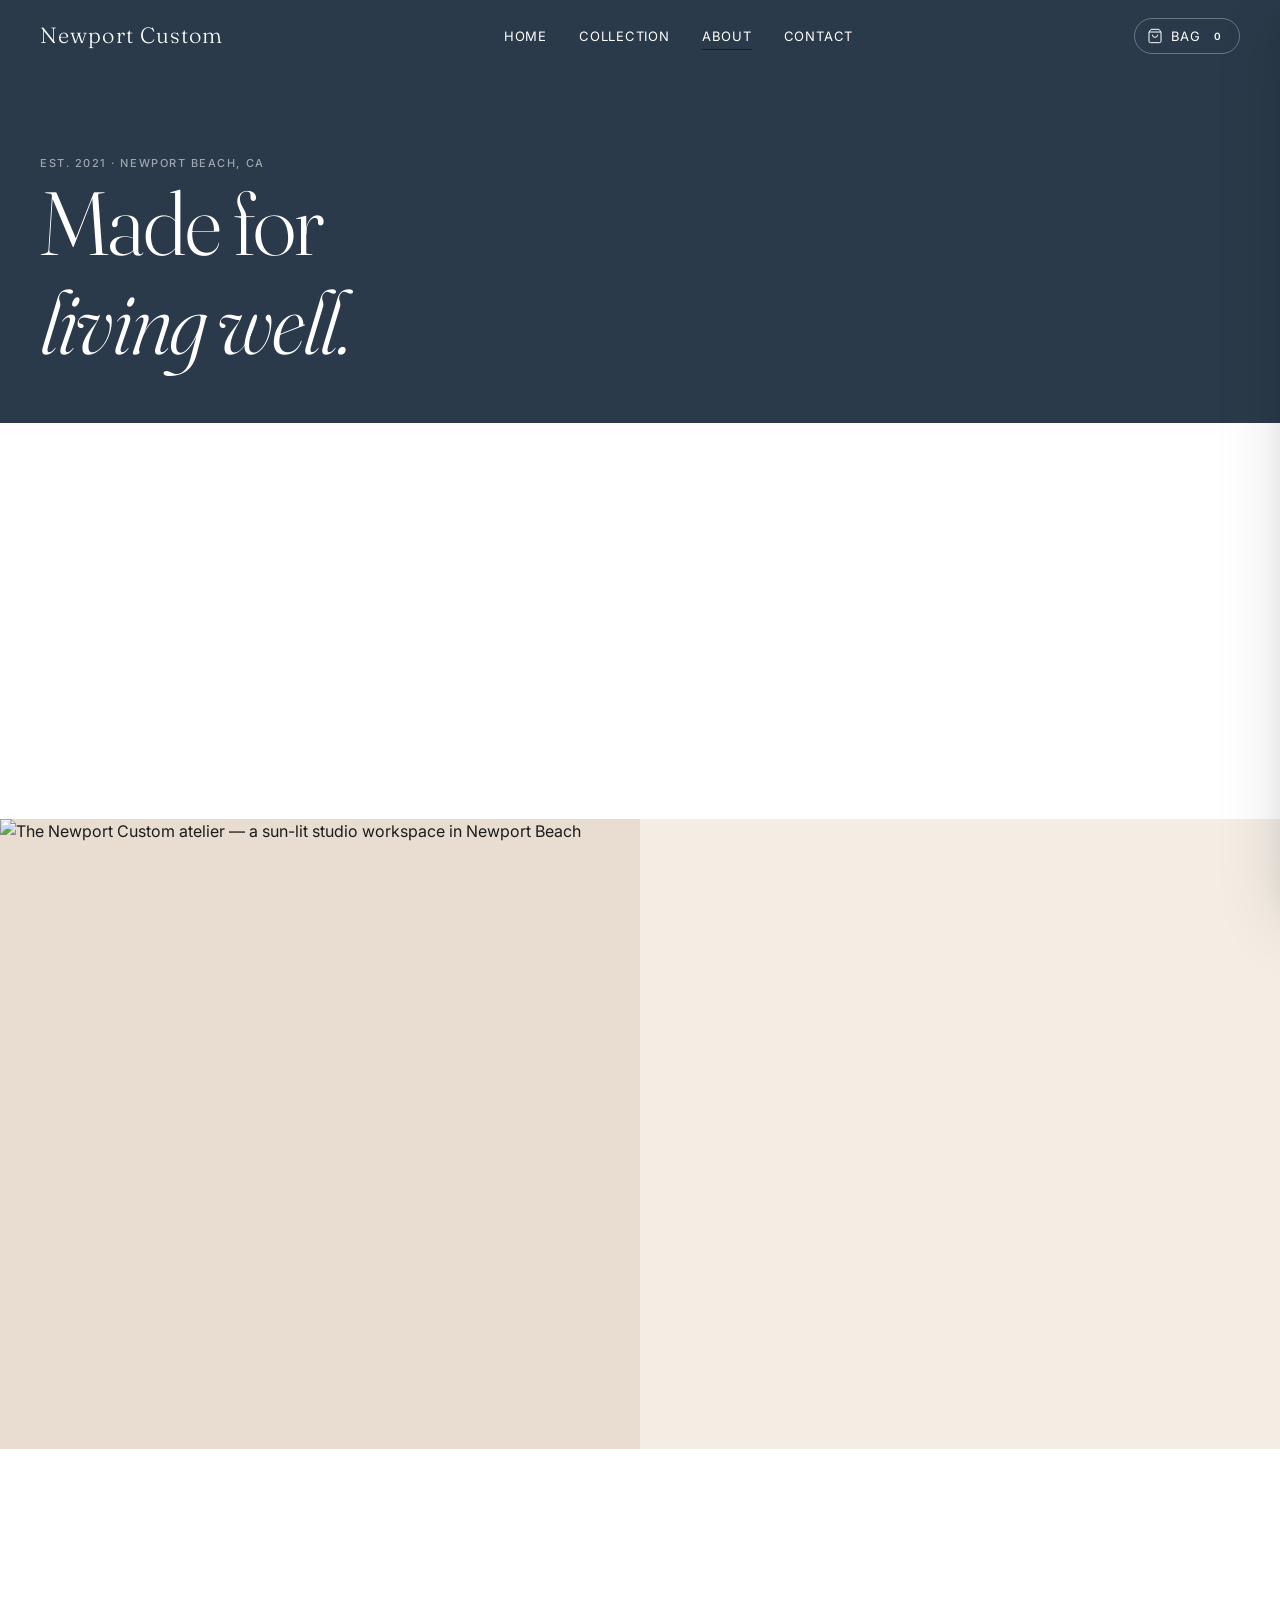
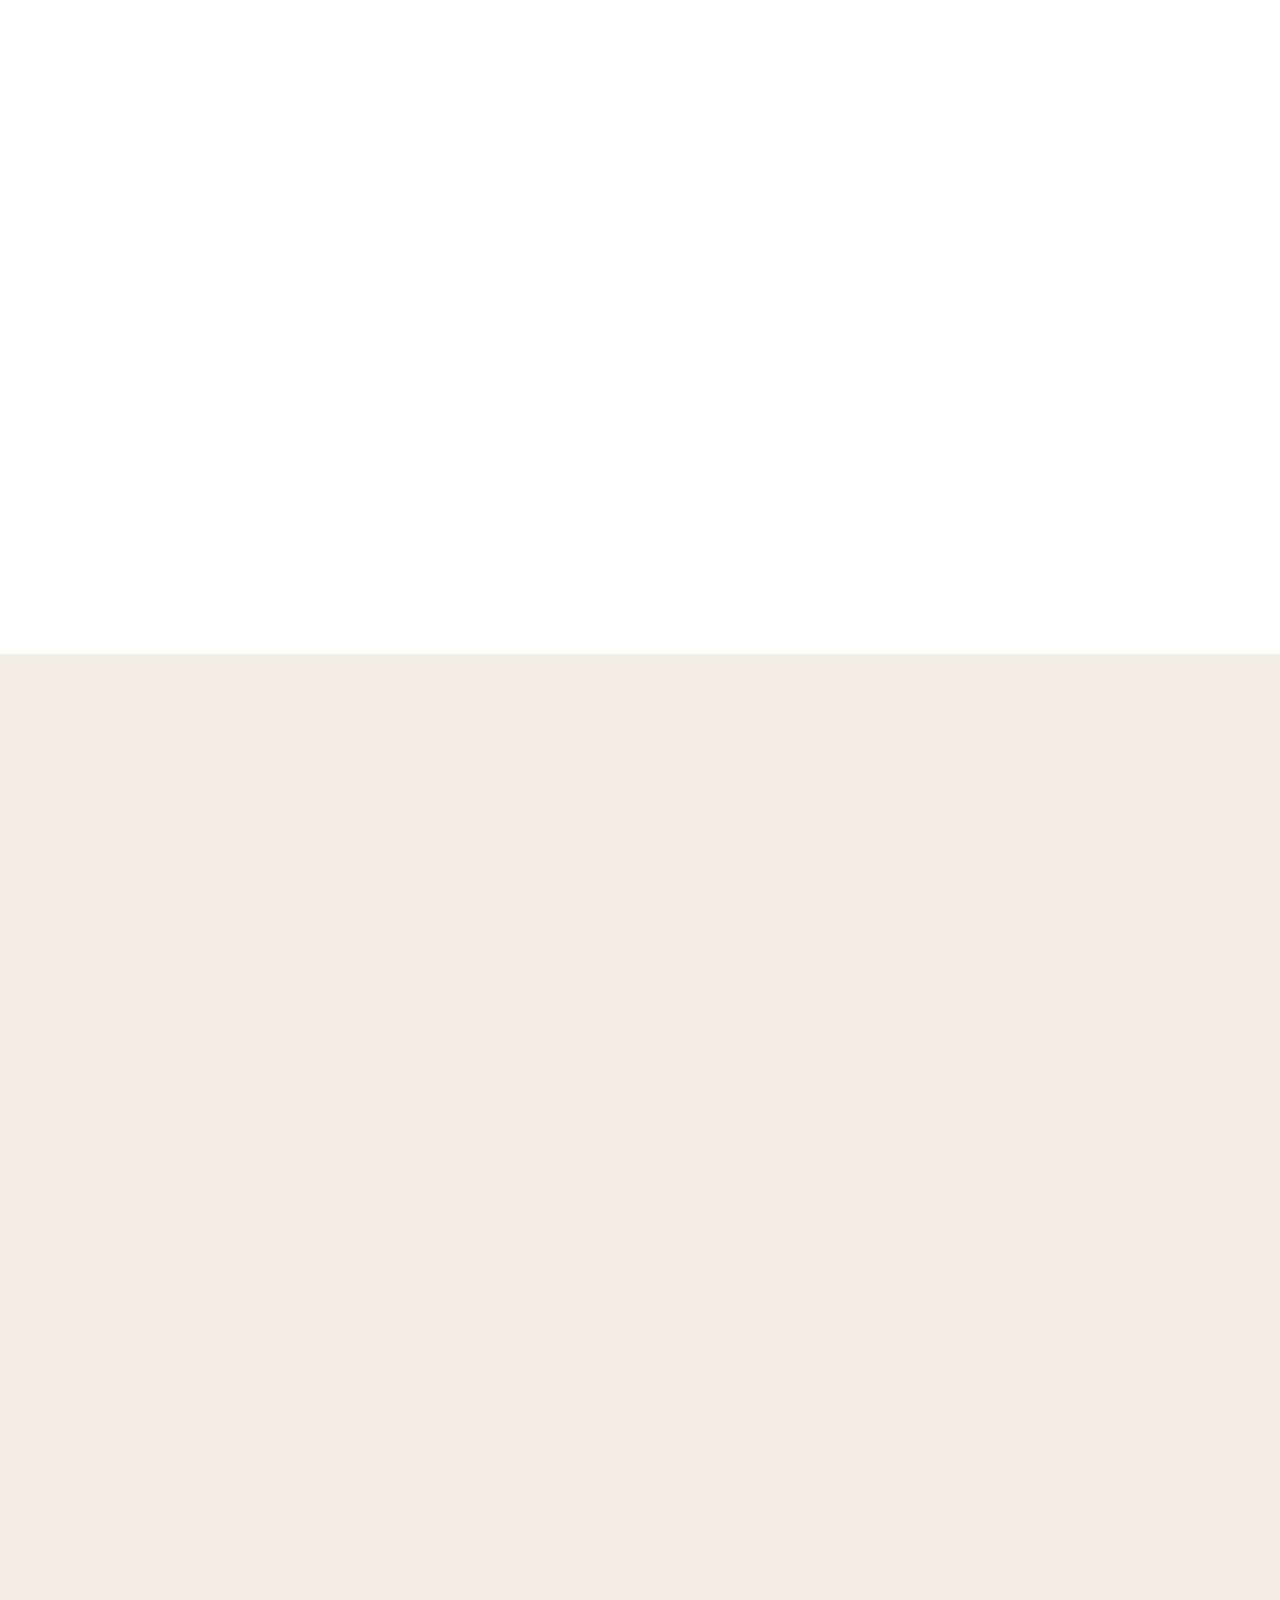
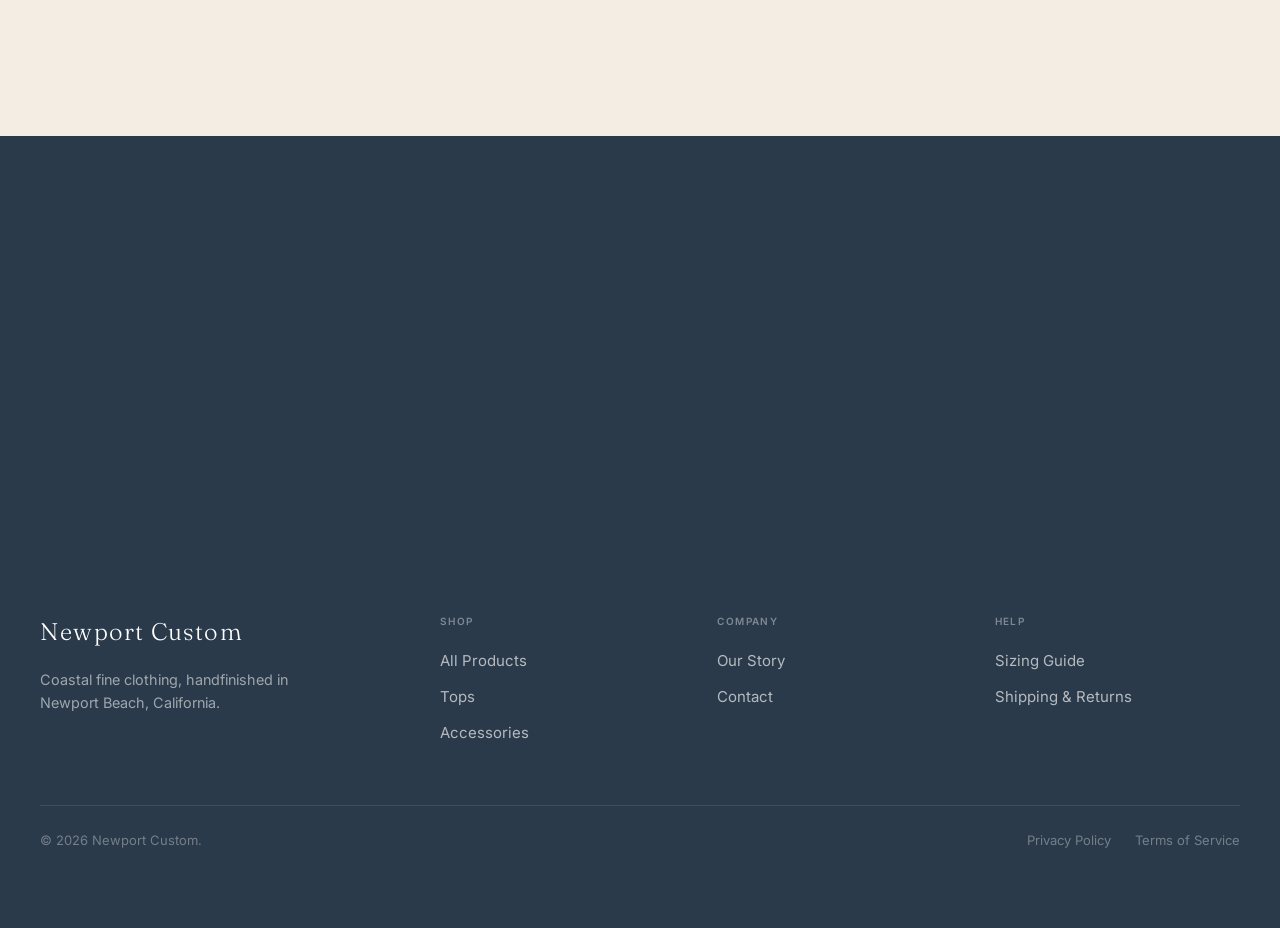
==== commit bb87b1d8: "Update product lineup: remove dress/blazer/knit, add wallet and clutch - products.json: 5 products —" ====
--- a/about.html
+++ b/about.html
@@ -263,9 +263,9 @@
         </div>
         <nav aria-label="Shop links">
           <p class="footer__col-title">Shop</p>
-          <a href="products.html" class="footer__link">New Arrivals</a>
+          <a href="products.html" class="footer__link">All Products</a>
           <a href="products.html?category=tops" class="footer__link">Tops</a>
-          <a href="products.html?category=dresses" class="footer__link">Dresses</a>
+          <a href="products.html?category=accessories" class="footer__link">Accessories</a>
         </nav>
         <nav aria-label="Company links">
           <p class="footer__col-title">Company</p>
--- a/css/styles.css
+++ b/css/styles.css
@@ -363,9 +363,7 @@
 
 .hero__bg {
   position: absolute;
-  inset: -20%;  /* extra space for parallax travel */
-  top: -20%;
-  bottom: -20%;
+  inset: 0;
   z-index: 0;
 }
 
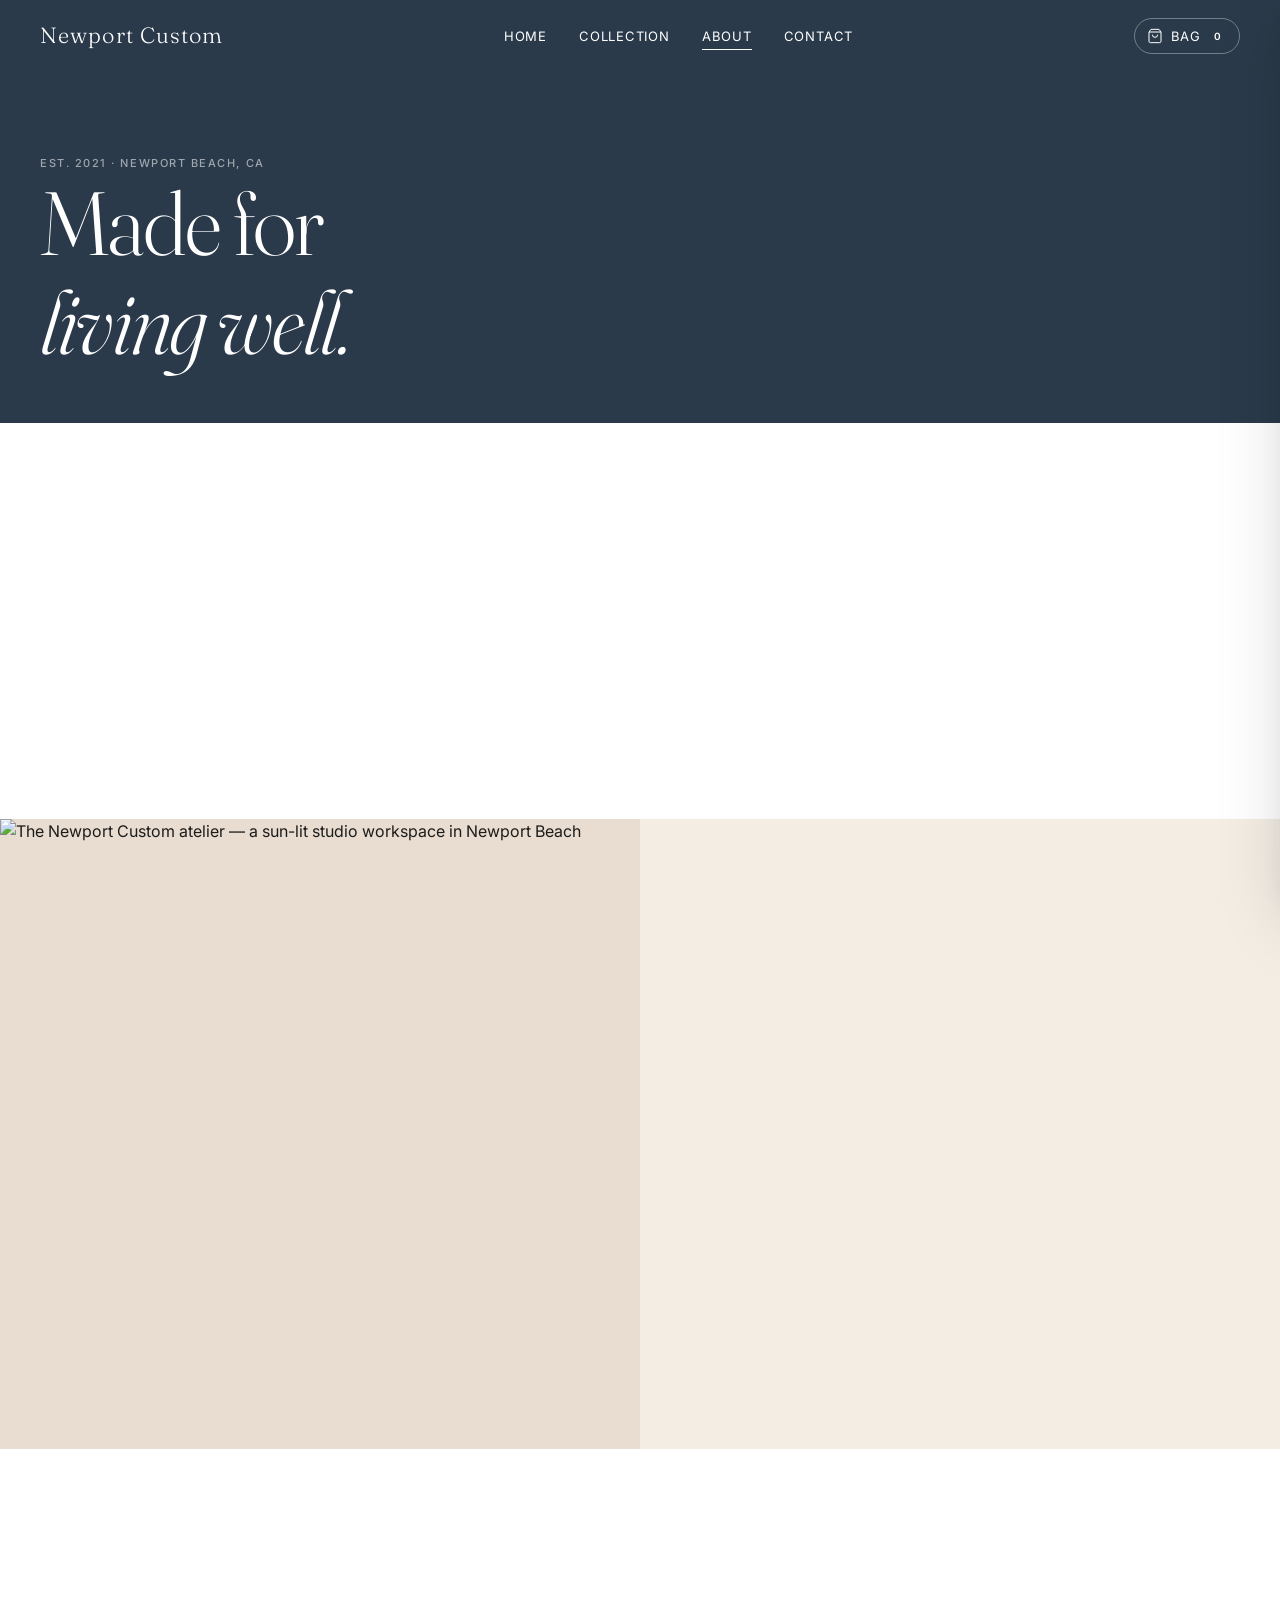
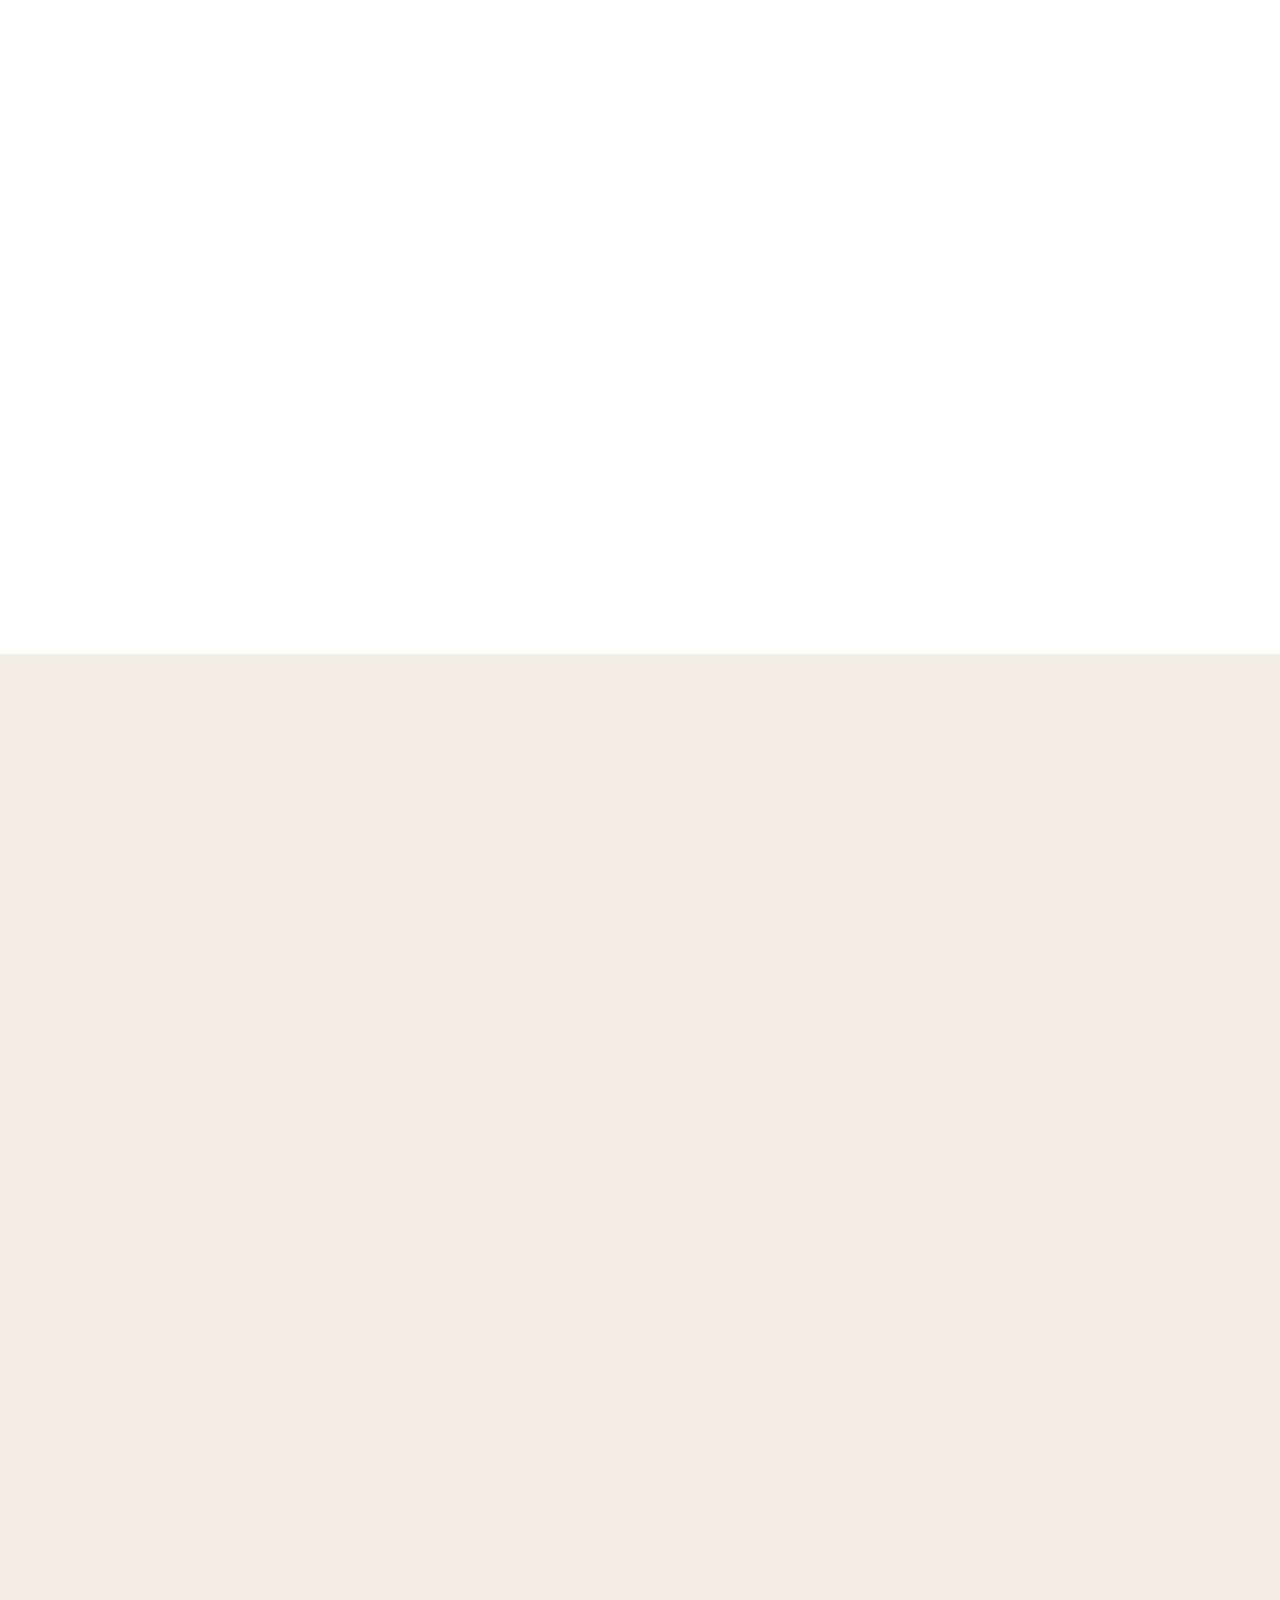
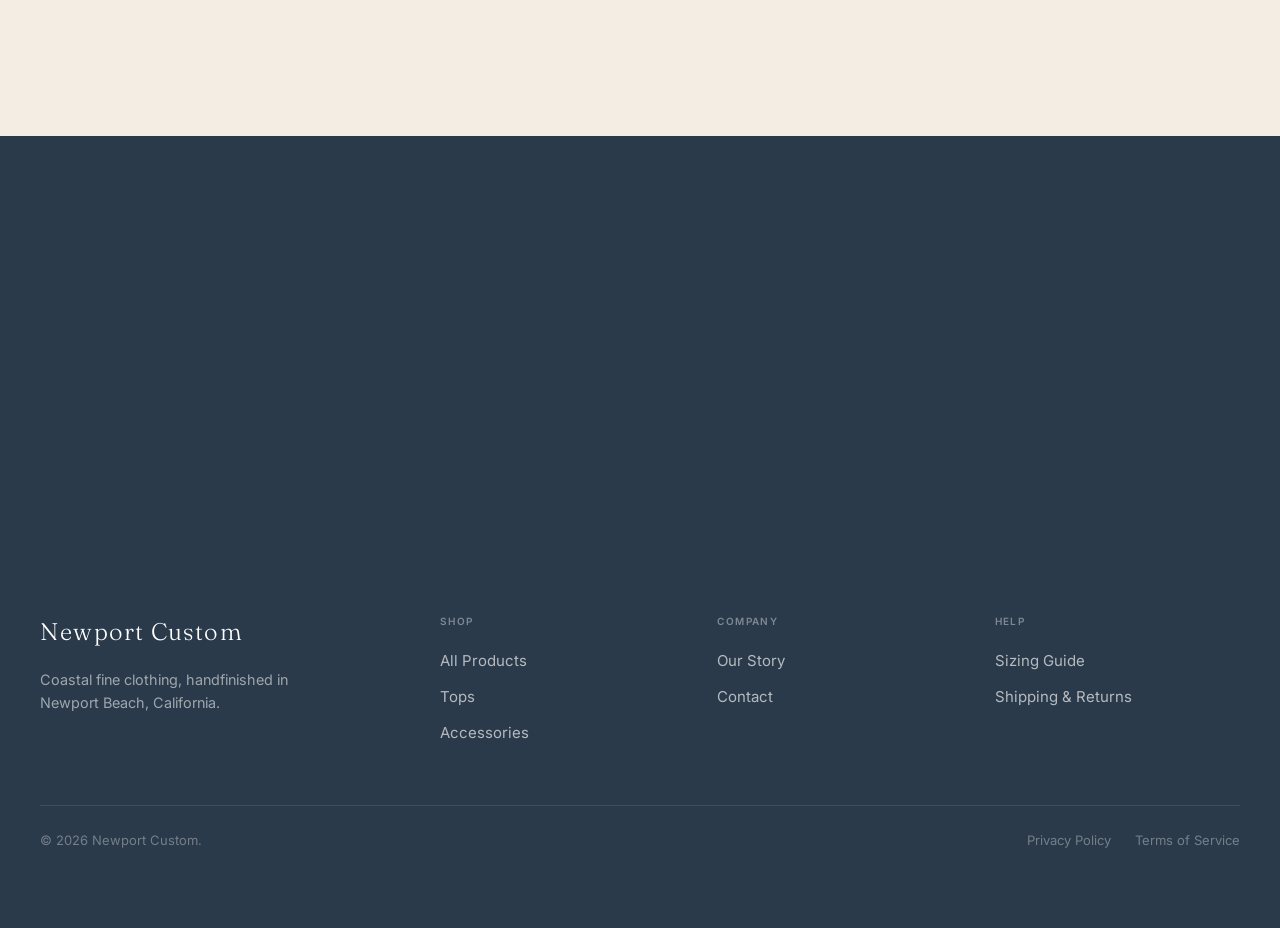
==== commit a357fdc9: "Fix about page nav text unreadable on scroll Replace inline color styles with nav--overlay modifier " ====
--- a/about.html
+++ b/about.html
@@ -98,18 +98,18 @@
 
   <!-- NAVIGATION -->
   <header role="banner">
-    <nav class="nav" id="nav" aria-label="Main navigation">
+    <nav class="nav nav--overlay" id="nav" aria-label="Main navigation">
       <div class="container">
         <div class="nav__inner">
-          <a href="index.html" class="nav__logo" style="color:var(--c-white)" aria-label="Newport Custom — Home">Newport Custom</a>
+          <a href="index.html" class="nav__logo" aria-label="Newport Custom — Home">Newport Custom</a>
           <ul class="nav__links" role="list">
-            <li><a href="index.html"    class="nav__link" style="color:var(--c-white)">Home</a></li>
-            <li><a href="products.html" class="nav__link" style="color:var(--c-white)">Collection</a></li>
-            <li><a href="about.html"    class="nav__link active" style="color:var(--c-white)" aria-current="page">About</a></li>
-            <li><a href="contact.html"  class="nav__link" style="color:var(--c-white)">Contact</a></li>
+            <li><a href="index.html"    class="nav__link">Home</a></li>
+            <li><a href="products.html" class="nav__link">Collection</a></li>
+            <li><a href="about.html"    class="nav__link active" aria-current="page">About</a></li>
+            <li><a href="contact.html"  class="nav__link">Contact</a></li>
           </ul>
           <div class="nav__actions">
-            <button class="nav__cart-btn" id="cart-toggle" aria-label="Open cart, 0 items" aria-expanded="false" aria-controls="cart-drawer" style="color:var(--c-white);border-color:rgba(255,255,255,0.3)">
+            <button class="nav__cart-btn" id="cart-toggle" aria-label="Open cart, 0 items" aria-expanded="false" aria-controls="cart-drawer">
               <svg width="16" height="16" viewBox="0 0 24 24" fill="none" stroke="currentColor" stroke-width="1.5" aria-hidden="true">
                 <path d="M6 2 3 6v14a2 2 0 0 0 2 2h14a2 2 0 0 0 2-2V6l-3-4z"/>
                 <line x1="3" y1="6" x2="21" y2="6"/>
@@ -119,9 +119,7 @@
               <span class="nav__cart-count" id="cart-count" aria-live="polite">0</span>
             </button>
             <button class="nav__hamburger" id="hamburger" aria-label="Open menu" aria-expanded="false" aria-controls="mobile-nav">
-              <span style="background:var(--c-white)"></span>
-              <span style="background:var(--c-white)"></span>
-              <span style="background:var(--c-white)"></span>
+              <span></span><span></span><span></span>
             </button>
           </div>
         </div>
--- a/css/styles.css
+++ b/css/styles.css
@@ -297,6 +297,38 @@
 }
 .nav__cart-count.bump {
   transform: scale(1.4);
+}
+
+/* Overlay nav — sits on top of a dark hero, text starts white */
+.nav--overlay .nav__logo,
+.nav--overlay .nav__link,
+.nav--overlay .nav__cart-btn {
+  color: var(--c-white);
+}
+.nav--overlay .nav__link::after {
+  background: var(--c-white);
+}
+.nav--overlay .nav__cart-btn {
+  border-color: rgba(255, 255, 255, 0.35);
+}
+.nav--overlay .nav__hamburger span {
+  background: var(--c-white);
+}
+
+/* Once scrolled, always switch back to dark text regardless of overlay */
+.nav--overlay.nav--scrolled .nav__logo,
+.nav--overlay.nav--scrolled .nav__link,
+.nav--overlay.nav--scrolled .nav__cart-btn {
+  color: var(--c-text);
+}
+.nav--overlay.nav--scrolled .nav__link::after {
+  background: var(--c-text);
+}
+.nav--overlay.nav--scrolled .nav__cart-btn {
+  border-color: var(--c-border);
+}
+.nav--overlay.nav--scrolled .nav__hamburger span {
+  background: var(--c-text);
 }
 
 /* Mobile hamburger */
